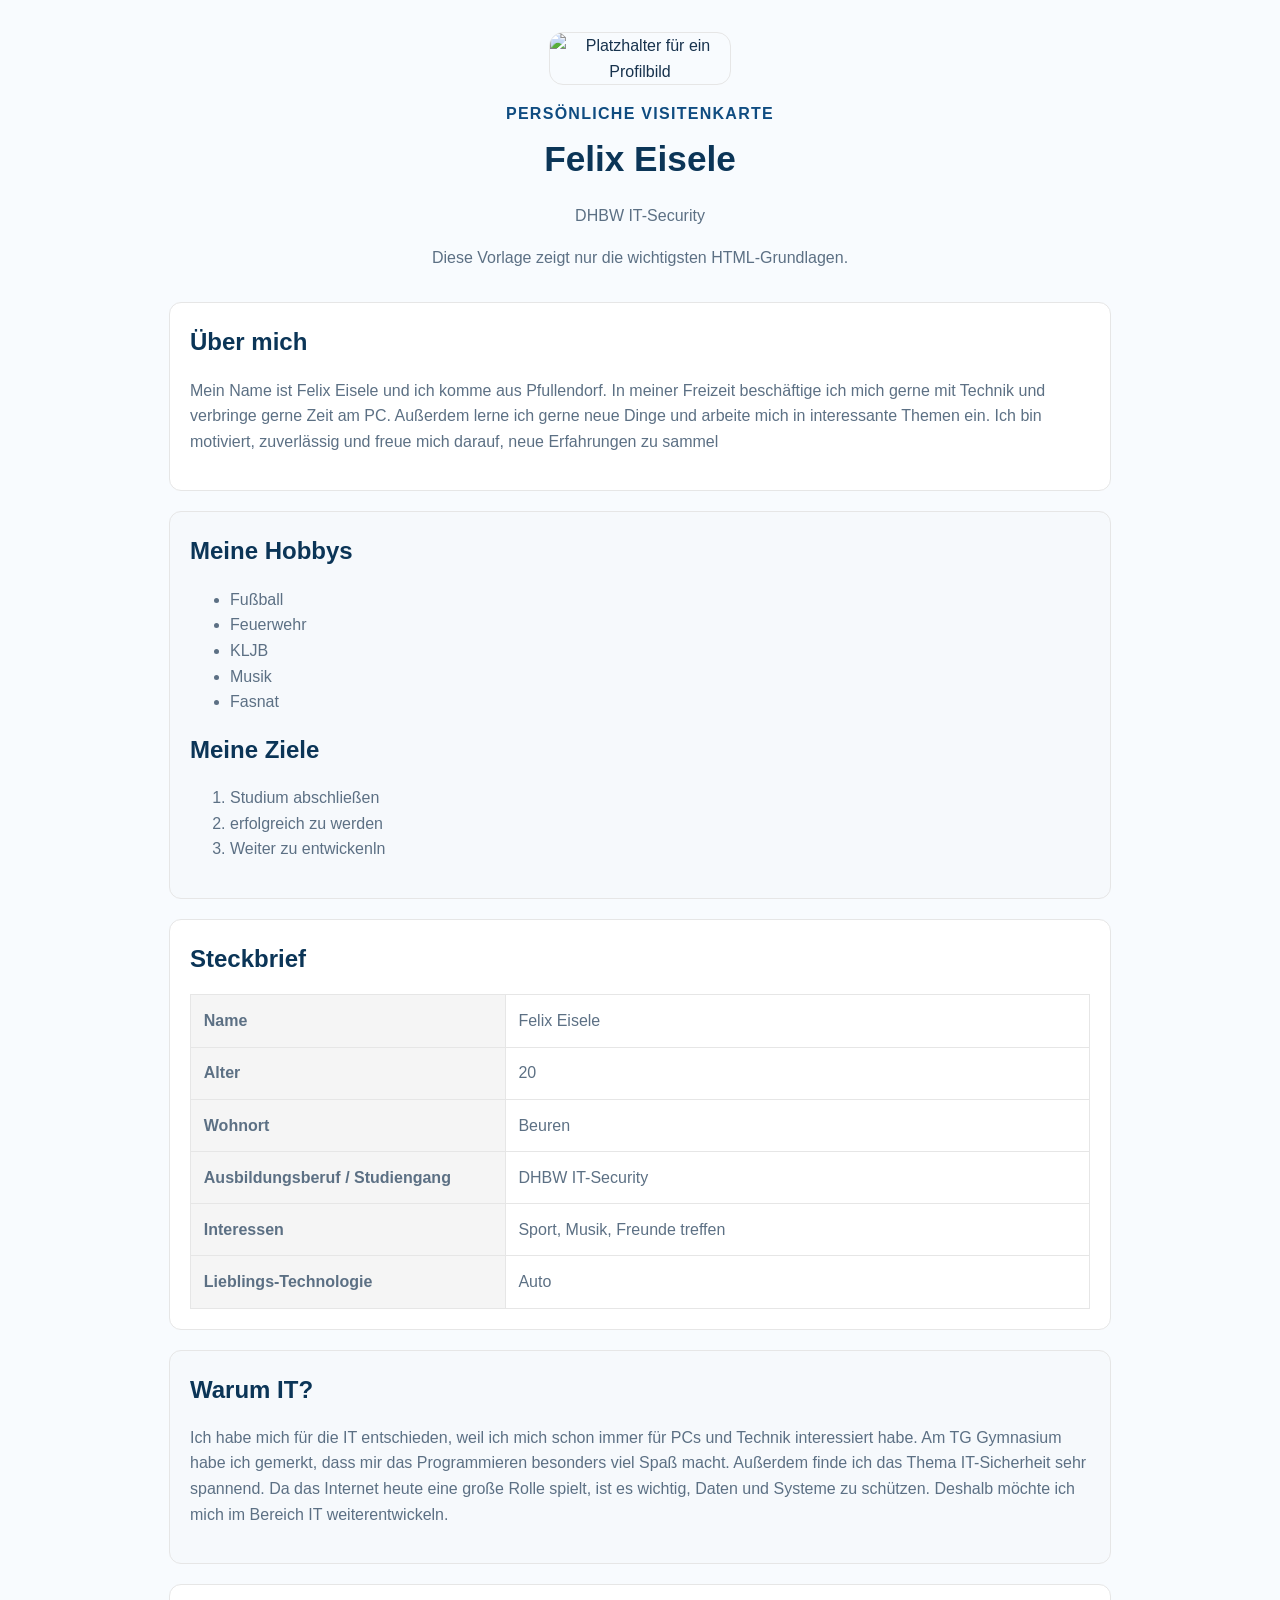
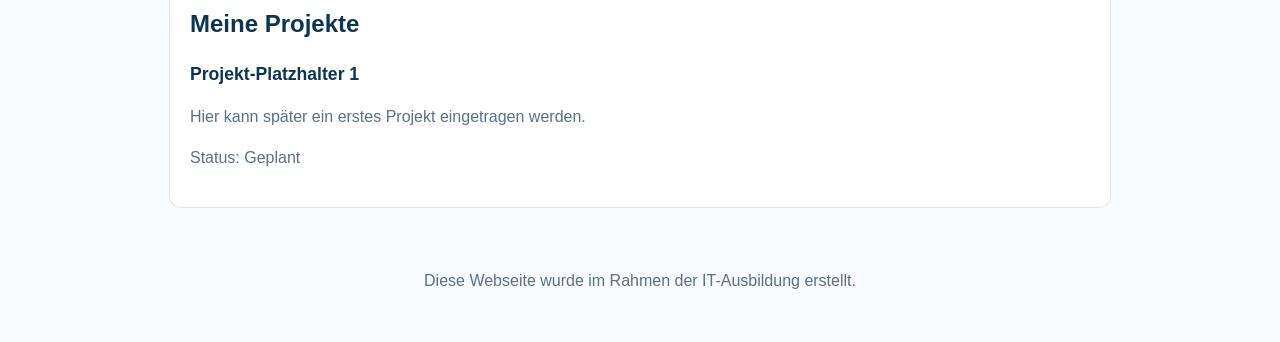
==== FelixEisele/steckbrief.html @ 209c0893 "Style Hinzugefuegt" ====
<!doctype html>
<html lang="de">

<head>
  <meta charset="utf-8">
  <meta name="viewport" content="width=device-width, initial-scale=1">
  <title>Persönliche Visitenkarte</title>
  <link rel="stylesheet" href="styles.css">
</head>

<body>
  <header id="start" class="page-header">
    <!-- Hier kann später ein eigenes Foto eingefügt werden. -->
    <img class="hero-image" src="profilbild-platzhalter.svg" alt="Platzhalter für ein Profilbild">
    <p class="intro-text">Persönliche Visitenkarte</p>
    <h1>Felix Eisele</h1>
    <p>DHBW IT-Security </p>
    <p>Diese Vorlage zeigt nur die wichtigsten HTML-Grundlagen.</p>
  </header>

  <main>
    <!-- Über mich: Hier kann ein kurzer Text über die eigene Person stehen. -->
    <section id="ueber-mich" class="content-wrap">
      <h2>Über mich</h2>
      <p>Mein Name ist Felix Eisele und ich komme aus Pfullendorf. In meiner Freizeit beschäftige ich mich gerne mit Technik und verbringe gerne Zeit am PC. Außerdem lerne ich gerne neue Dinge und arbeite mich in interessante Themen ein. Ich bin motiviert, zuverlässig und freue mich darauf, neue Erfahrungen zu sammel</p>
      
    </section>

    <!-- Hobbys und Ziele: Einfache Listen ohne zusätzliche Layout-Bausteine. -->
    <section class="content-wrap section-alt">
      <h2>Meine Hobbys</h2>
      <ul>
        <li>Fußball</li>
        <li>Feuerwehr</li>
        <li>KLJB</li>
        <li>Musik</li>
        <li>Fasnat</li>

      </ul>

      <h2>Meine Ziele</h2>
      <ol>
        <li>Studium abschließen</li>
        <li>erfolgreich zu werden</li>
        <li>Weiter zu entwickenln</li>

      </ol>
    </section>

    <!-- Steckbrief: Eine einfache Tabelle für wichtige Daten. -->
    <section id="steckbrief" class="content-wrap">
      <h2>Steckbrief</h2>
      <table>
        <tr>
          <th>Name</th>
          <td>Felix Eisele</td>
        </tr>
        <tr>
          <th>Alter</th>
          <td>20</td>
        </tr>
        <tr>
          <th>Wohnort</th>
          <td>Beuren</td>
        </tr>
        <tr>
          <th>Ausbildungsberuf / Studiengang</th>
          <td>DHBW IT-Security </td>
        </tr>
        <tr>
          <th>Interessen</th>
          <td>Sport, Musik, Freunde treffen</td>
        </tr>
        <tr>
          <th>Lieblings-Technologie</th>
          <td>Auto</td>
        </tr>
      </table>
    </section>

    <!-- Warum IT?: Platzhaltertext für die persönliche Motivation. -->
    <section class="content-wrap section-alt">
      <h2>Warum IT?</h2>
      <p>Ich habe mich für die IT entschieden, weil ich mich schon immer für PCs und Technik interessiert habe. Am TG
        Gymnasium habe ich gemerkt, dass mir das Programmieren besonders viel Spaß macht. Außerdem finde ich das Thema
        IT-Sicherheit sehr spannend. Da das Internet heute eine große Rolle spielt, ist es wichtig, Daten und Systeme zu
        schützen. Deshalb möchte ich mich im Bereich IT weiterentwickeln.</p>

    </section>

    <!-- Projekte: Nur einfache Platzhalter mit Überschrift und Text. -->
    <section id="projekte" class="content-wrap">
      <h2>Meine Projekte</h2>

      <article>
        <h3>Projekt-Platzhalter 1</h3>
        <p>Hier kann später ein erstes Projekt eingetragen werden.</p>
        <p>Status: Geplant</p>
      </article>
    </section>


  </main>

  <footer>
    <p>Diese Webseite wurde im Rahmen der IT-Ausbildung erstellt.</p>
  </footer>
</body>

</html>
---- FelixEisele/styles.css ----
:root {
  --brand-blue: #0f4c81;
  --brand-blue-dark: #0b3557;
  --text-dark: #17324d;
  --text-muted: #5c7084;
  --surface: #ffffff;
  --surface-alt: #f6f9fc;
  --border: #e6e6e6;
}

body {
  margin: 0;
  font-family: Arial, sans-serif;
  line-height: 1.6;
  color: var(--text-dark);
  background: #f8fbfe;
}

h1,
h2,
h3 {
  margin-top: 0;
  color: var(--brand-blue-dark);
}

h1 {
  font-size: 2.2rem;
  margin-bottom: 0.5rem;
}

h2 {
  font-size: 1.5rem;
  margin-bottom: 1rem;
}

h3 {
  font-size: 1.1rem;
  margin-bottom: 0.5rem;
}

.page-header,
.content-wrap {
  width: min(900px, calc(100% - 2rem));
  margin: 0 auto;
}

.page-header {
  padding: 2rem 1rem 1rem;
  text-align: center;
}

.hero-image {
  display: block;
  width: 180px;
  max-width: 100%;
  margin: 0 auto 1rem;
  border: 1px solid var(--border);
  border-radius: 14px;
}

.intro-text {
  margin-bottom: 0.25rem;
  color: var(--brand-blue);
  font-weight: bold;
  text-transform: uppercase;
  letter-spacing: 0.08em;
}

.content-wrap {
  margin-bottom: 1.25rem;
  padding: 1.25rem;
  background: var(--surface);
  border: 1px solid var(--border);
  border-radius: 12px;
}

.section-alt {
  background: var(--surface-alt);
}

table {
  width: 100%;
  border-collapse: collapse;
  margin-top: 1rem;
}

tr th,
tr td {
  border: 1px solid var(--border);
  padding: 0.8rem;
  text-align: left;
  vertical-align: top;
}

tr th {
  background-color: #f5f5f5;
  width: 35%;
}

a {
  text-decoration: none;
  color: #464feb;
}

a:hover {
  text-decoration: underline;
}

article {
  margin-top: 1rem;
  padding-top: 0.75rem;
  border-top: 1px solid var(--border);
}

article:first-of-type {
  border-top: none;
  padding-top: 0;
}

p,
li,
td,
th {
  color: var(--text-muted);
}

footer {
  text-align: center;
  padding: 1.5rem 1rem 2rem;
  color: var(--text-muted);
}

@media (max-width: 600px) {
  .page-header,
  .content-wrap {
    width: calc(100% - 1rem);
  }

  .content-wrap {
    padding: 1rem;
  }

  tr th {
    width: 40%;
  }
}
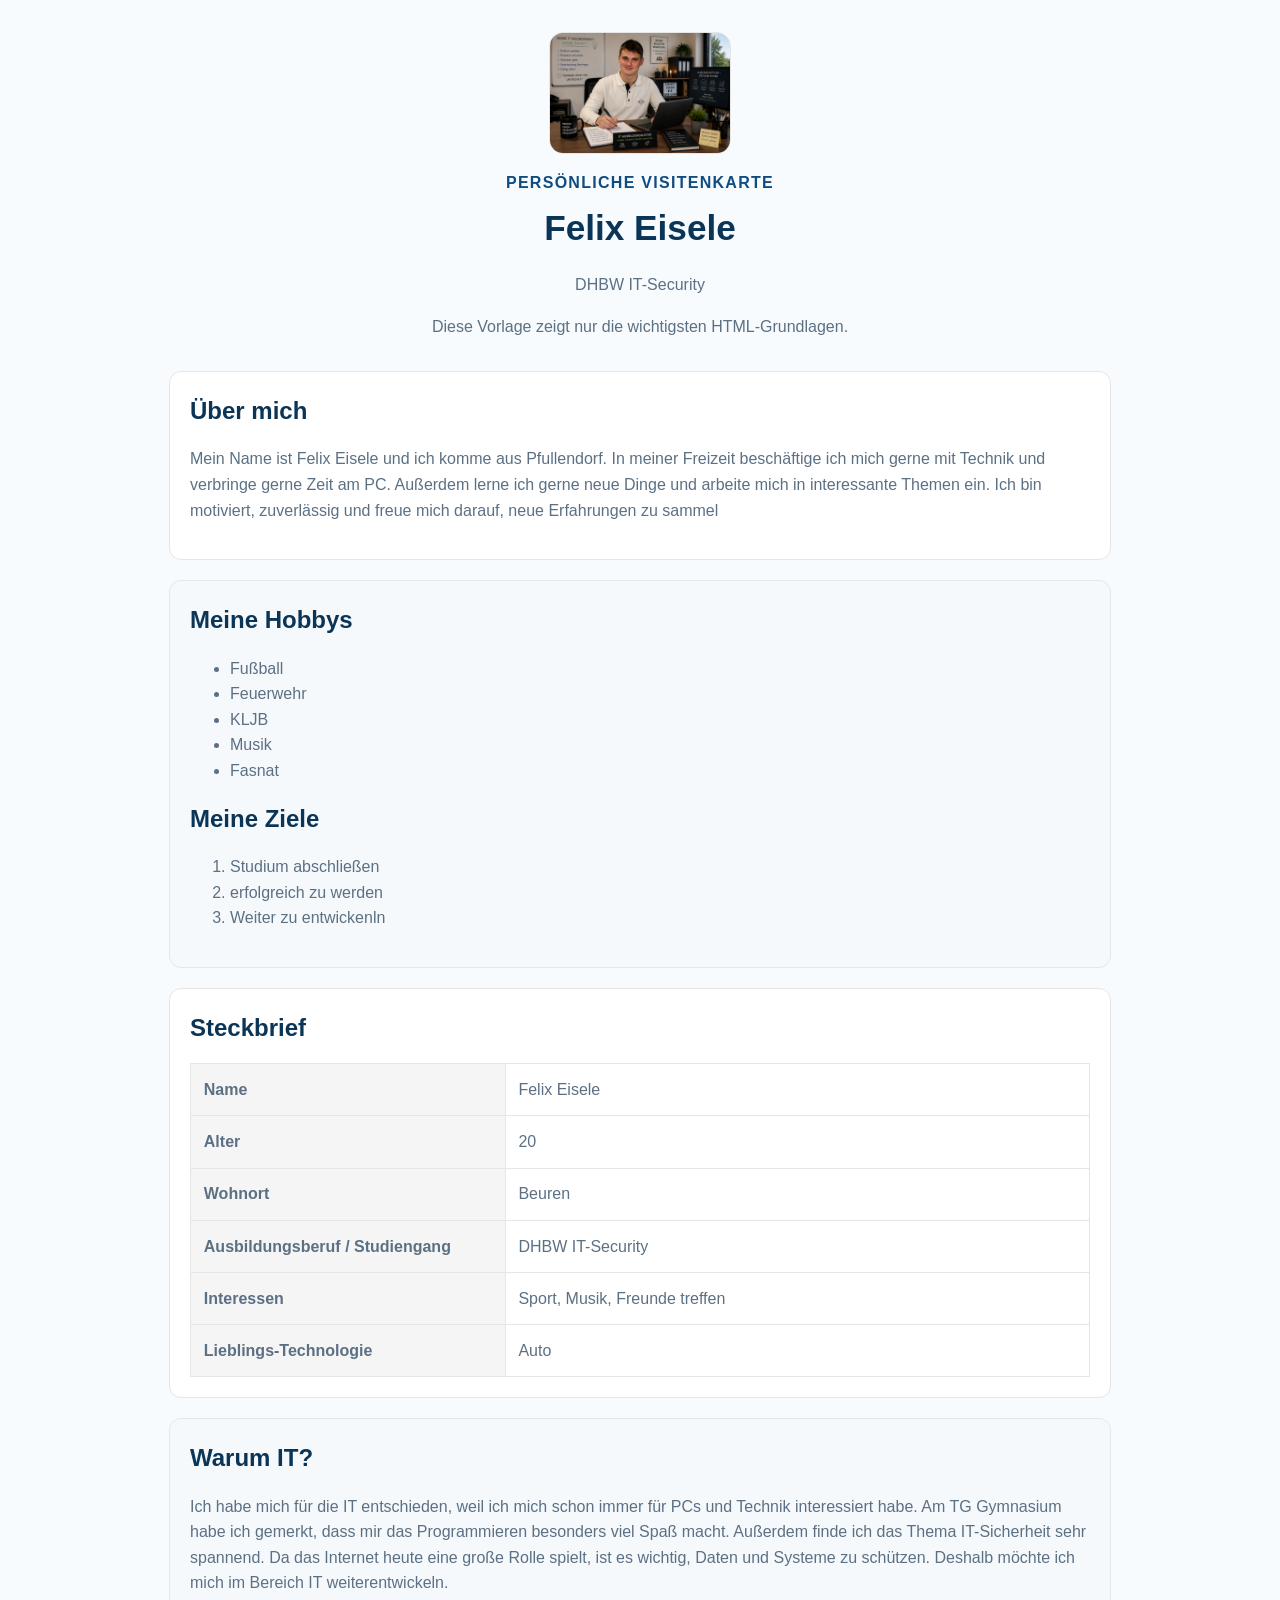
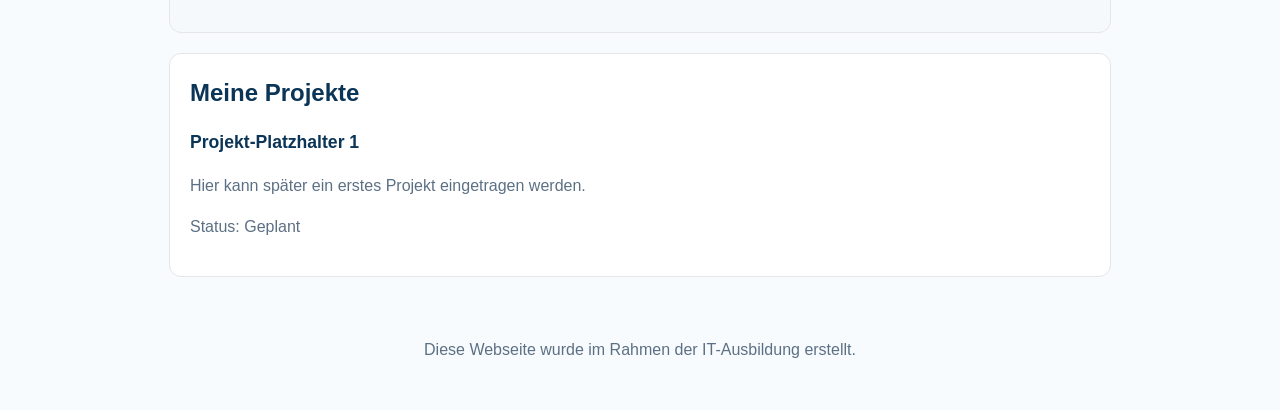
==== commit 5ca374f9: "bildfunktioniert" ====
--- a/FelixEisele/steckbrief.html
+++ b/FelixEisele/steckbrief.html
@@ -11,7 +11,7 @@
 <body>
   <header id="start" class="page-header">
     <!-- Hier kann später ein eigenes Foto eingefügt werden. -->
-    <img class="hero-image" src="profilbild-platzhalter.svg" alt="Platzhalter für ein Profilbild">
+    <img class="hero-image" src="../images/Felixbild.png" alt="Potrain Felix Eisele">
     <p class="intro-text">Persönliche Visitenkarte</p>
     <h1>Felix Eisele</h1>
     <p>DHBW IT-Security </p>
@@ -31,8 +31,8 @@
       <h2>Meine Hobbys</h2>
       <ul>
         <li>Fußball</li>
-        <li>Feuerwehr</li>
-        <li>KLJB</li>
+        <li>Feuerwehr</li> 
+        <li>KLJB</li> 
         <li>Musik</li>
         <li>Fasnat</li>
 
@@ -73,7 +73,7 @@
         </tr>
         <tr>
           <th>Lieblings-Technologie</th>
-          <td>Auto</td>
+          <td>Auto</td> 
         </tr>
       </table>
     </section>
